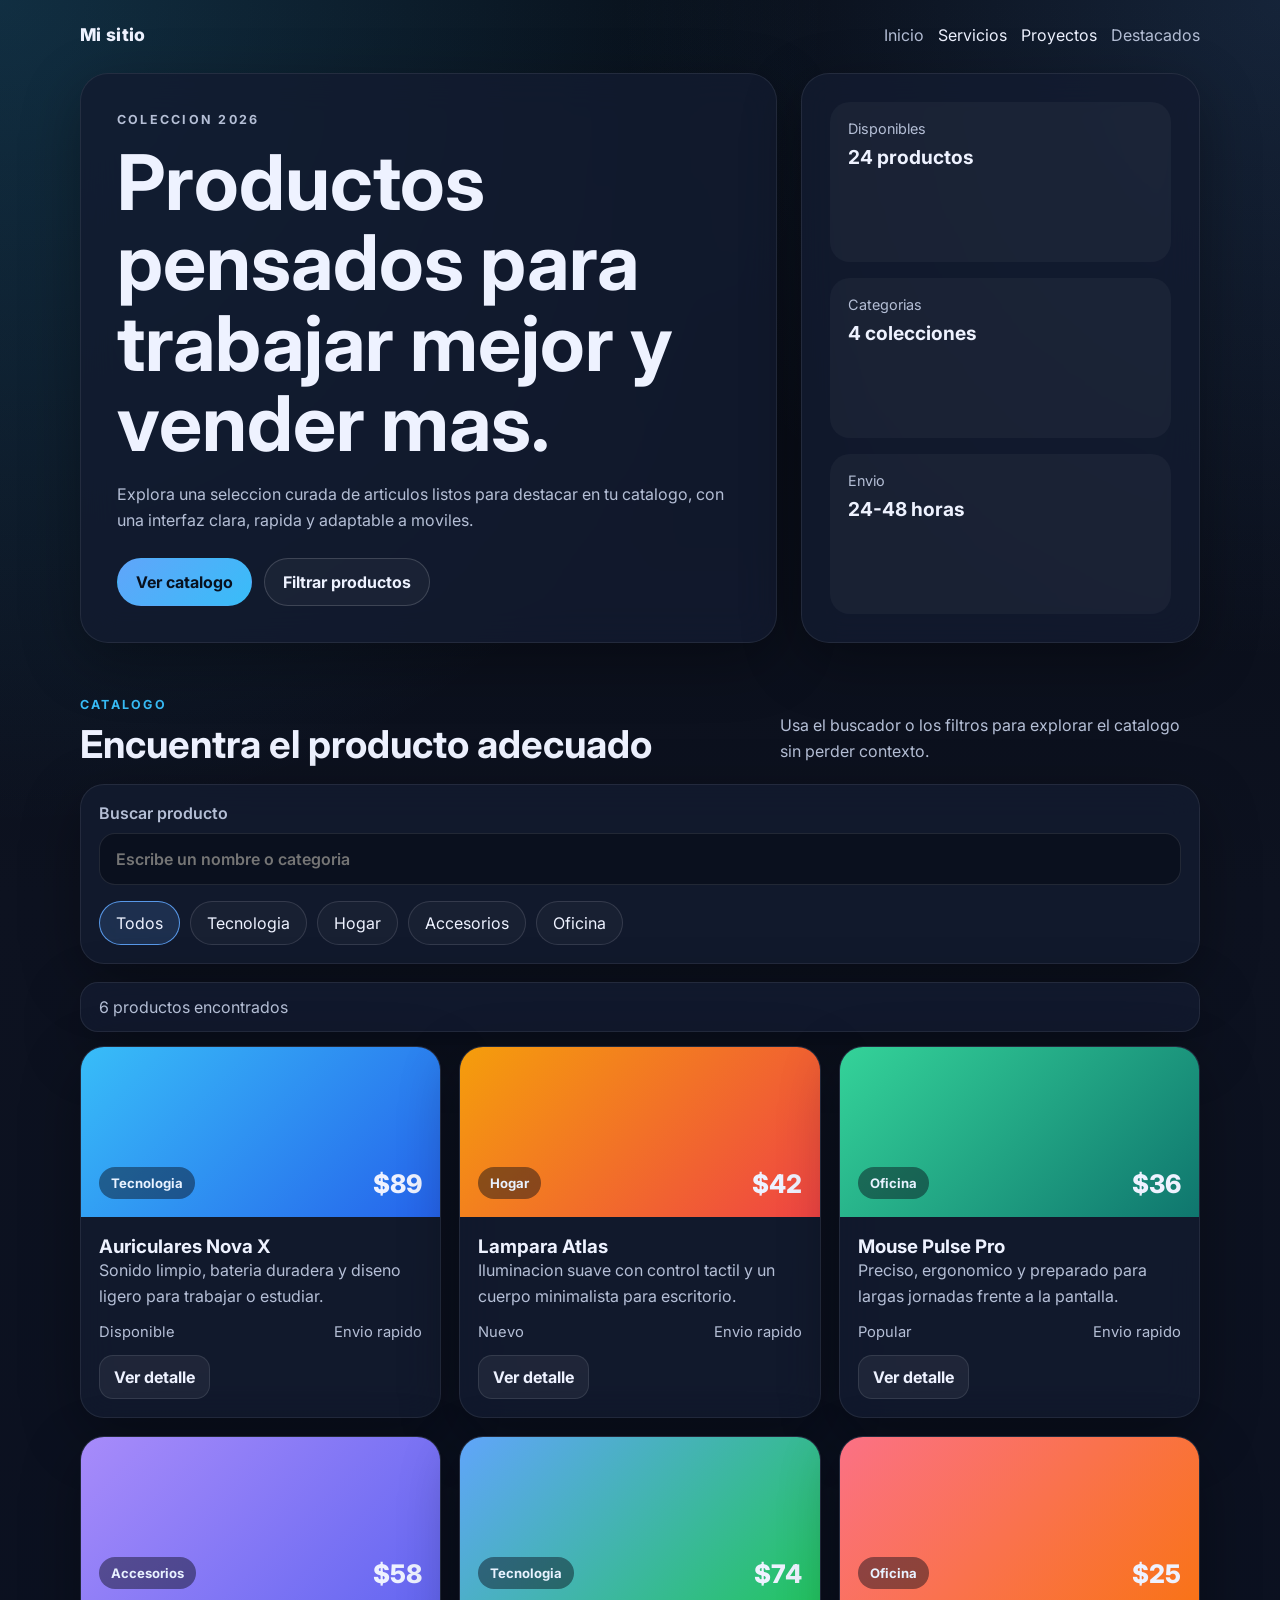
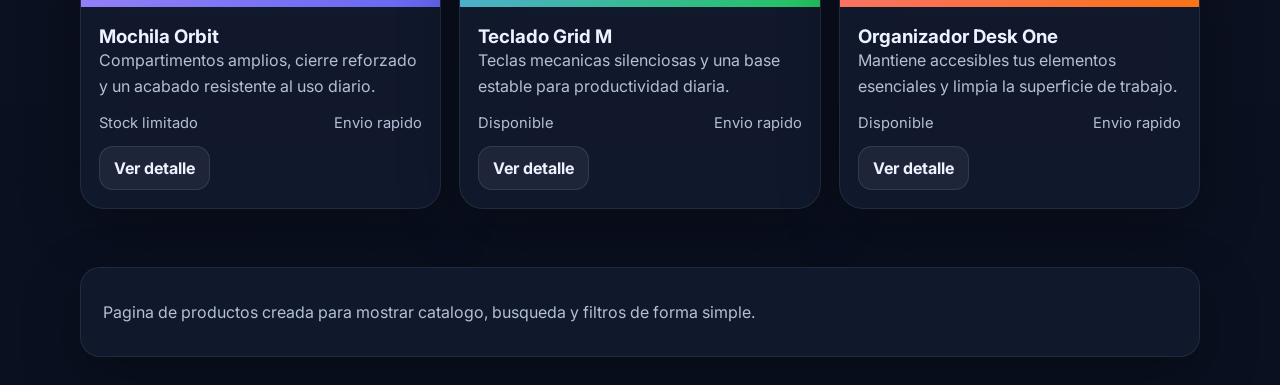
==== productos.html @ 4eaad3f1 "add product catalog and filtering functionality" ====
<!DOCTYPE html>
<html lang="es">
<head>
	<meta charset="UTF-8">
	<meta name="viewport" content="width=device-width, initial-scale=1.0">
	<title>Productos | Mi sitio</title>
	<link rel="preconnect" href="https://fonts.googleapis.com">
	<link rel="preconnect" href="https://fonts.gstatic.com" crossorigin>
	<link href="https://fonts.googleapis.com/css2?family=Inter:wght@400;500;600;700;800&display=swap" rel="stylesheet">
	<link rel="stylesheet" href="styles/productos.css">
</head>
<body>
	<header class="site-header">
		<nav class="topbar" aria-label="Principal">
			<a class="brand" href="index.html">Mi sitio</a>
			<div class="nav-links">
				<a href="index.html">Inicio</a>
				<a href="servicios.html" aria-current="page">Servicios</a>
                <a href="proyectos.html" aria-current="page">Proyectos</a>
				<a href="#destacados">Destacados</a>
			</div>
		</nav>

		<section class="hero">
			<div class="hero-copy">
				<p class="eyebrow">Coleccion 2026</p>
				<h1>Productos pensados para trabajar mejor y vender mas.</h1>
				<p>
					Explora una seleccion curada de articulos listos para destacar en tu catalogo,
					con una interfaz clara, rapida y adaptable a moviles.
				</p>
				<div class="hero-actions">
					<a class="button button-primary" href="#catalogo">Ver catalogo</a>
					<a class="button button-secondary" href="#filtros">Filtrar productos</a>
				</div>
			</div>

			<aside class="hero-panel" aria-label="Resumen de la tienda">
				<div>
					<span class="panel-label">Disponibles</span>
					<strong>24 productos</strong>
				</div>
				<div>
					<span class="panel-label">Categorias</span>
					<strong>4 colecciones</strong>
				</div>
				<div>
					<span class="panel-label">Envio</span>
					<strong>24-48 horas</strong>
				</div>
			</aside>
		</section>
	</header>

	<main>
		<section class="catalog-shell" id="catalogo">
			<div class="section-heading">
				<div>
					<p class="eyebrow">Catalogo</p>
					<h2>Encuentra el producto adecuado</h2>
				</div>
				<p class="section-copy">
					Usa el buscador o los filtros para explorar el catalogo sin perder contexto.
				</p>
			</div>

			<div class="filters" id="filtros">
				<label class="search-field" for="productSearch">
					<span>Buscar producto</span>
					<input id="productSearch" type="search" placeholder="Escribe un nombre o categoria">
				</label>

				<div class="filter-group" role="tablist" aria-label="Filtros de categoria">
					<button class="filter-button is-active" type="button" data-filter="all">Todos</button>
					<button class="filter-button" type="button" data-filter="Tecnologia">Tecnologia</button>
					<button class="filter-button" type="button" data-filter="Hogar">Hogar</button>
					<button class="filter-button" type="button" data-filter="Accesorios">Accesorios</button>
					<button class="filter-button" type="button" data-filter="Oficina">Oficina</button>
				</div>
			</div>

			<p class="results-meta" id="resultsMeta" aria-live="polite"></p>

			<section class="product-grid" id="productGrid" aria-live="polite"></section>
		</section>
	</main>

	<footer class="site-footer">
		<p>Pagina de productos creada para mostrar catalogo, busqueda y filtros de forma simple.</p>
	</footer>

	<script src="js/productos.js"></script>
</body>
</html>
---- styles/productos.css ----
* {
    box-sizing: border-box;
}

:root {
    --bg: #0d1220;
    --bg-soft: #141c32;
    --card: rgba(19, 27, 48, 0.82);
    --card-border: rgba(255, 255, 255, 0.08);
    --text: #eef2ff;
    --muted: #b5bfd6;
    --accent: #60a5fa;
    --accent-strong: #38bdf8;
    --accent-soft: rgba(96, 165, 250, 0.16);
    --shadow: 0 18px 60px rgba(0, 0, 0, 0.32);
}

html {
    scroll-behavior: smooth;
}

body {
    margin: 0;
    font-family: "Inter", system-ui, sans-serif;
    color: var(--text);
    background:
        radial-gradient(circle at top left, rgba(56, 189, 248, 0.2), transparent 35%),
        radial-gradient(circle at top right, rgba(96, 165, 250, 0.16), transparent 28%),
        linear-gradient(180deg, #070b14 0%, var(--bg) 45%, #0a1020 100%);
    min-height: 100vh;
}

a {
    color: inherit;
    text-decoration: none;
}

button,
input {
    font: inherit;
}

.site-header,
.catalog-shell,
.site-footer {
    width: min(1120px, calc(100% - 32px));
    margin: 0 auto;
}

.site-header {
    padding: 24px 0 20px;
}

.topbar {
    display: flex;
    align-items: center;
    justify-content: space-between;
    gap: 16px;
    margin-bottom: 28px;
}

.brand {
    font-size: 1.1rem;
    font-weight: 800;
    letter-spacing: 0.02em;
}

.nav-links {
    display: flex;
    flex-wrap: wrap;
    gap: 14px;
    color: var(--muted);
}

.nav-links a[aria-current="page"] {
    color: var(--text);
}

.hero {
    display: grid;
    grid-template-columns: minmax(0, 1.4fr) minmax(260px, 0.8fr);
    gap: 24px;
    align-items: stretch;
}

.hero-copy,
.hero-panel,
.filters,
.product-card,
.results-meta,
.site-footer {
    border: 1px solid var(--card-border);
    background: var(--card);
    backdrop-filter: blur(18px);
    box-shadow: var(--shadow);
}

.hero-copy {
    border-radius: 28px;
    padding: 36px;
}

.eyebrow {
    margin: 0 0 12px;
    color: var(--accent-strong);
    text-transform: uppercase;
    letter-spacing: 0.18em;
    font-size: 0.78rem;
    font-weight: 700;
}

.hero h1,
.section-heading h2 {
    margin: 0;
    line-height: 1.05;
}

.hero h1 {
    max-width: 12ch;
    font-size: clamp(2.6rem, 6vw, 4.8rem);
}

.hero-copy p {
    max-width: 62ch;
    color: var(--muted);
    line-height: 1.65;
}

.hero-actions {
    display: flex;
    flex-wrap: wrap;
    gap: 12px;
    margin-top: 24px;
}

.button {
    display: inline-flex;
    align-items: center;
    justify-content: center;
    min-height: 48px;
    padding: 0 18px;
    border-radius: 999px;
    border: 1px solid transparent;
    font-weight: 700;
    transition: transform 0.2s ease, border-color 0.2s ease, background-color 0.2s ease;
}

.button:hover,
.button:focus-visible,
.filter-button:hover,
.filter-button:focus-visible {
    transform: translateY(-1px);
}

.button-primary {
    background: linear-gradient(135deg, var(--accent), var(--accent-strong));
    color: #08111f;
}

.button-secondary {
    border-color: rgba(255, 255, 255, 0.16);
    background: rgba(255, 255, 255, 0.04);
}

.hero-panel {
    border-radius: 28px;
    padding: 28px;
    display: grid;
    gap: 16px;
}

.hero-panel div {
    padding: 18px;
    border-radius: 20px;
    background: rgba(255, 255, 255, 0.04);
}

.panel-label {
    display: block;
    margin-bottom: 8px;
    color: var(--muted);
    font-size: 0.9rem;
}

.hero-panel strong {
    font-size: 1.2rem;
}

.catalog-shell {
    padding: 34px 0 58px;
}

.section-heading {
    display: flex;
    justify-content: space-between;
    align-items: end;
    gap: 20px;
    margin-bottom: 20px;
}

.section-heading h2 {
    font-size: clamp(1.7rem, 3vw, 2.6rem);
}

.section-copy {
    margin: 0;
    max-width: 42ch;
    color: var(--muted);
    line-height: 1.6;
}

.filters {
    border-radius: 24px;
    padding: 18px;
    display: grid;
    gap: 16px;
}

.search-field {
    display: grid;
    gap: 10px;
    color: var(--muted);
    font-weight: 600;
}

.search-field input {
    width: 100%;
    padding: 15px 16px;
    border-radius: 16px;
    border: 1px solid rgba(255, 255, 255, 0.1);
    color: var(--text);
    background: rgba(9, 14, 27, 0.72);
    outline: none;
}

.search-field input:focus {
    border-color: rgba(96, 165, 250, 0.8);
    box-shadow: 0 0 0 4px var(--accent-soft);
}

.filter-group {
    display: flex;
    flex-wrap: wrap;
    gap: 10px;
}

.filter-button {
    border: 1px solid rgba(255, 255, 255, 0.12);
    background: rgba(255, 255, 255, 0.03);
    color: var(--text);
    padding: 11px 16px;
    border-radius: 999px;
    cursor: pointer;
    transition: border-color 0.2s ease, background-color 0.2s ease, transform 0.2s ease;
}

.filter-button.is-active {
    border-color: rgba(96, 165, 250, 0.9);
    background: var(--accent-soft);
}

.results-meta {
    margin: 18px 0 14px;
    padding: 14px 18px;
    border-radius: 18px;
    color: var(--muted);
}

.product-grid {
    display: grid;
    grid-template-columns: repeat(12, 1fr);
    gap: 18px;
}

.product-card {
    grid-column: span 4;
    border-radius: 24px;
    overflow: hidden;
    display: grid;
    grid-template-rows: 170px auto;
}

.product-visual {
    display: flex;
    align-items: end;
    justify-content: space-between;
    padding: 18px;
    background: linear-gradient(135deg, rgba(56, 189, 248, 0.24), rgba(37, 99, 235, 0.12));
}

.product-badge {
    display: inline-flex;
    align-items: center;
    padding: 8px 12px;
    border-radius: 999px;
    background: rgba(7, 11, 20, 0.45);
    color: #e8f2ff;
    font-size: 0.82rem;
    font-weight: 700;
}

.product-price {
    font-size: 1.6rem;
    font-weight: 800;
}

.product-body {
    padding: 18px;
    display: grid;
    gap: 14px;
}

.product-body h3,
.product-body p {
    margin: 0;
}

.product-body p {
    color: var(--muted);
    line-height: 1.6;
}

.product-meta {
    display: flex;
    justify-content: space-between;
    gap: 12px;
    align-items: center;
    color: var(--muted);
    font-size: 0.92rem;
}

.product-action {
    display: inline-flex;
    width: fit-content;
    padding: 11px 14px;
    border-radius: 14px;
    background: rgba(255, 255, 255, 0.06);
    border: 1px solid rgba(255, 255, 255, 0.1);
    font-weight: 700;
}

.site-footer {
    margin: 0 auto 28px;
    padding: 18px 22px;
    border-radius: 20px;
    color: var(--muted);
}

@media (max-width: 920px) {
    .hero,
    .section-heading {
        grid-template-columns: 1fr;
        display: grid;
    }

    .product-card {
        grid-column: span 6;
    }
}

@media (max-width: 640px) {
    .site-header,
    .catalog-shell,
    .site-footer {
        width: min(100% - 20px, 1120px);
    }

    .topbar {
        align-items: flex-start;
        flex-direction: column;
    }

    .hero-copy,
    .hero-panel,
    .filters {
        padding: 22px;
    }

    .product-card {
        grid-column: span 12;
    }

    .hero h1 {
        max-width: none;
    }
}
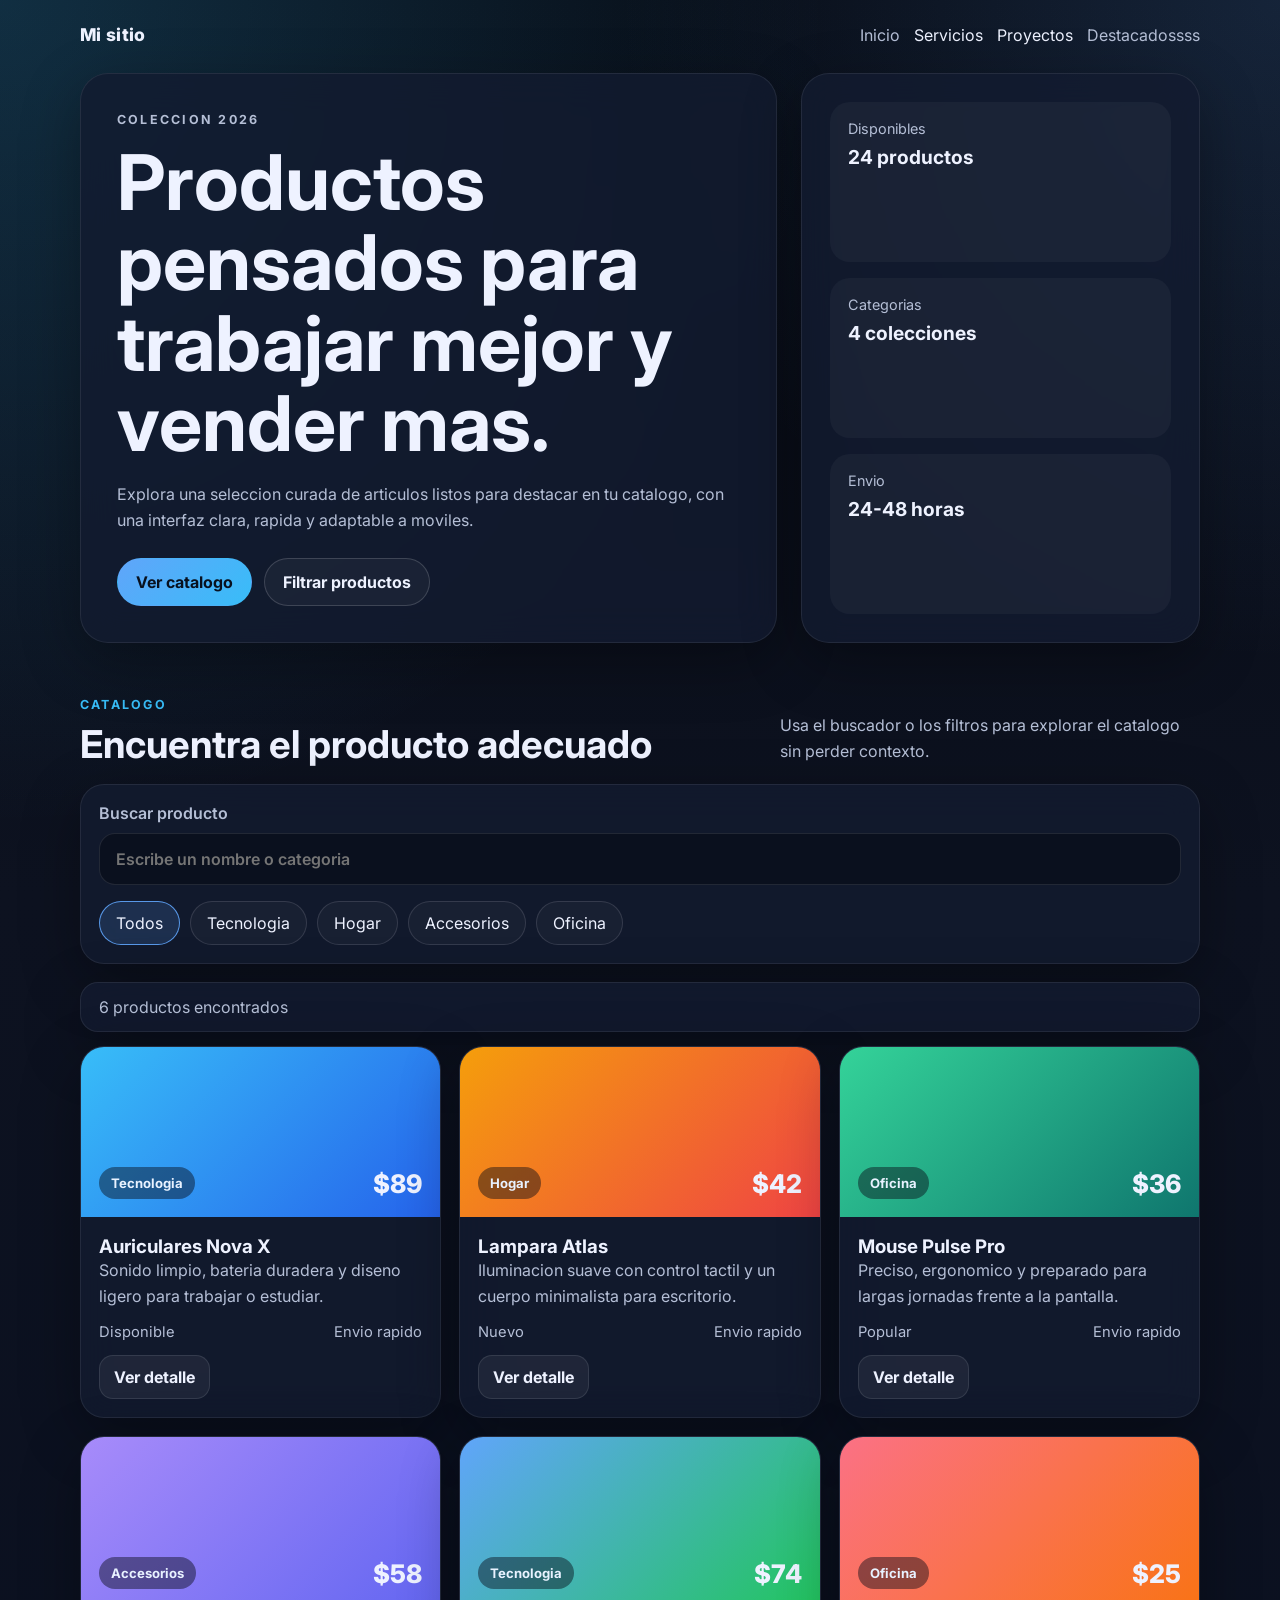
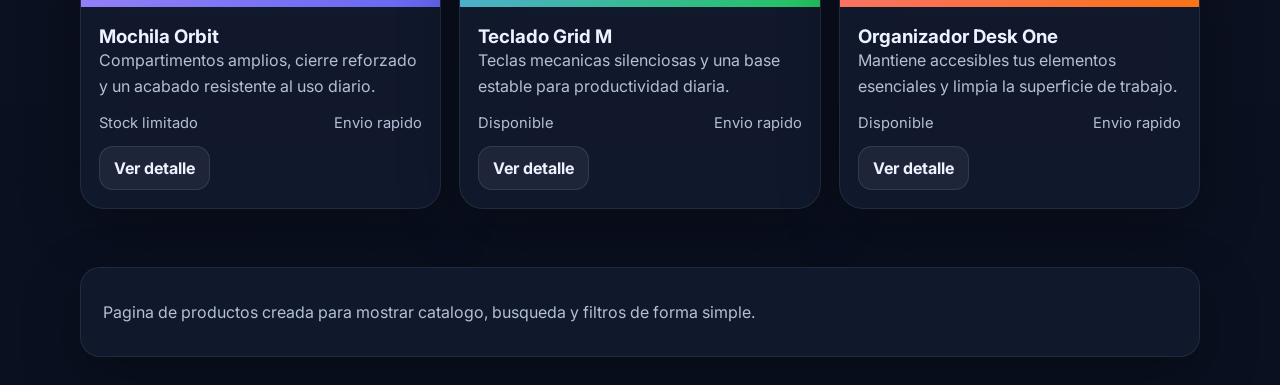
==== commit fa44b964: "fix typo in navigation link for destacados" ====
--- a/productos.html
+++ b/productos.html
@@ -17,7 +17,7 @@
 				<a href="index.html">Inicio</a>
 				<a href="servicios.html" aria-current="page">Servicios</a>
                 <a href="proyectos.html" aria-current="page">Proyectos</a>
-				<a href="#destacados">Destacados</a>
+				<a href="#destacados">Destacadossss</a>
 			</div>
 		</nav>
 
